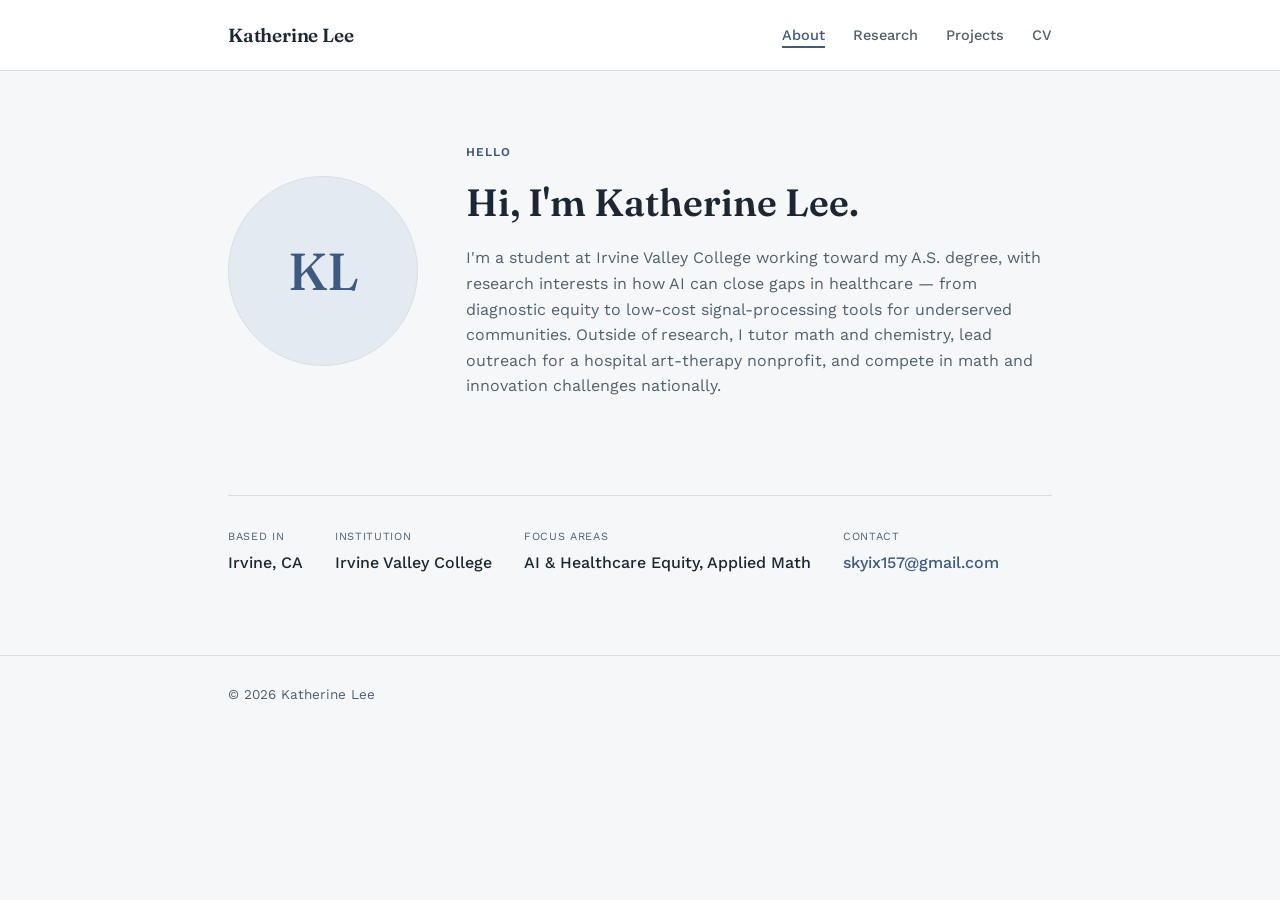
==== index.html @ b2a17361 "Add personal site (About, Research, Projects, CV) and custom domain Static site with steel-blue acad" ====
<!DOCTYPE html>
<html lang="en">
<head>
<meta charset="UTF-8">
<meta name="viewport" content="width=device-width, initial-scale=1.0">
<title>Katherine Lee</title>
<meta name="description" content="Katherine Lee — student researcher focused on AI and healthcare equity.">
<link rel="stylesheet" href="css/style.css">
</head>
<body>

<nav class="site-nav">
  <div class="wrap">
    <a class="brand" href="index.html">Katherine Lee</a>
    <ul class="nav-links">
      <li><a href="index.html" aria-current="page">About</a></li>
      <li><a href="research.html">Research</a></li>
      <li><a href="projects.html">Projects</a></li>
      <li><a href="cv.html">CV</a></li>
    </ul>
  </div>
</nav>

<section class="hero">
  <div class="wrap">
    <div class="avatar">
      <span class="initials">KL</span>
    </div>
    <div class="hero-text">
      <span class="eyebrow">Hello</span>
      <h1>Hi, I'm Katherine Lee.</h1>
      <p>
        I'm a student at Irvine Valley College working toward my A.S. degree, with research
        interests in how AI can close gaps in healthcare — from diagnostic equity to
        low-cost signal-processing tools for underserved communities. Outside of research,
        I tutor math and chemistry, lead outreach for a hospital art-therapy nonprofit,
        and compete in math and innovation challenges nationally.
      </p>
    </div>
  </div>
</section>

<div class="wrap facts-wrap">
  <dl class="facts">
    <div class="fact">
      <dt>Based in</dt>
      <dd>Irvine, CA</dd>
    </div>
    <div class="fact">
      <dt>Institution</dt>
      <dd>Irvine Valley College</dd>
    </div>
    <div class="fact">
      <dt>Focus areas</dt>
      <dd>AI &amp; Healthcare Equity, Applied Math</dd>
    </div>
    <div class="fact">
      <dt>Contact</dt>
      <dd><a href="mailto:skyix157@gmail.com" style="color: var(--accent);">skyix157@gmail.com</a></dd>
    </div>
  </dl>
</div>

<footer>
  <div class="wrap">&copy; 2026 Katherine Lee</div>
</footer>

</body>
</html>
---- css/style.css ----
@import url('https://fonts.googleapis.com/css2?family=Fraunces:opsz,wght@9..144,400;9..144,500;9..144,600&family=Work+Sans:wght@400;500;600&display=swap');

:root {
  --bg: #F5F7F9;
  --surface: #FFFFFF;
  --ink: #1C2733;
  --ink-soft: #51606C;
  --accent: #3D5A80;
  --accent-tint: #E4EAF1;
  --line: #D7DFE5;
}

* { box-sizing: border-box; }

html { scroll-behavior: smooth; }

body {
  margin: 0;
  background: var(--bg);
  color: var(--ink);
  font-family: 'Work Sans', system-ui, sans-serif;
  line-height: 1.6;
}

a { color: inherit; text-decoration: none; }

.wrap {
  max-width: 880px;
  margin: 0 auto;
  padding: 0 28px;
}

h1, h2, h3 {
  font-family: 'Fraunces', Georgia, serif;
  font-weight: 600;
  text-wrap: balance;
  margin: 0 0 12px;
}

/* Nav */
.site-nav {
  border-bottom: 1px solid var(--line);
  background: var(--surface);
}

.site-nav .wrap {
  display: flex;
  align-items: center;
  justify-content: space-between;
  padding-top: 20px;
  padding-bottom: 20px;
  flex-wrap: wrap;
  gap: 12px;
}

.brand {
  font-family: 'Fraunces', Georgia, serif;
  font-weight: 600;
  font-size: 19px;
  letter-spacing: -0.01em;
}

.nav-links {
  display: flex;
  gap: 28px;
  list-style: none;
  margin: 0;
  padding: 0;
  font-size: 14.5px;
  font-weight: 500;
}

.nav-links a {
  color: var(--ink-soft);
  padding-bottom: 2px;
  border-bottom: 2px solid transparent;
  transition: color 0.15s ease, border-color 0.15s ease;
}

.nav-links a:hover,
.nav-links a[aria-current="page"] {
  color: var(--accent);
  border-color: var(--accent);
}

/* Hero (About page) */
.hero {
  padding: 72px 0 56px;
}

.hero .wrap {
  display: flex;
  align-items: center;
  gap: 48px;
}

.avatar {
  width: 190px;
  height: 190px;
  border-radius: 50%;
  flex-shrink: 0;
  background: var(--accent-tint);
  border: 1px solid var(--line);
  display: flex;
  align-items: center;
  justify-content: center;
  overflow: hidden;
}

.avatar img { width: 100%; height: 100%; object-fit: cover; }

.avatar .initials {
  font-family: 'Fraunces', Georgia, serif;
  font-size: 52px;
  font-weight: 500;
  color: var(--accent);
}

.hero-text h1 { font-size: clamp(28px, 4vw, 38px); }

.eyebrow {
  text-transform: uppercase;
  letter-spacing: 0.08em;
  font-size: 12px;
  font-weight: 600;
  color: var(--accent);
  margin-bottom: 10px;
  display: block;
}

.hero-text p {
  color: var(--ink-soft);
  max-width: 60ch;
  margin: 0;
}

.facts {
  display: flex;
  gap: 32px;
  flex-wrap: wrap;
  padding: 32px 0 64px;
  border-top: 1px solid var(--line);
  margin-top: 8px;
}

.wrap.facts-wrap { padding-top: 32px; }

.fact dt {
  text-transform: uppercase;
  letter-spacing: 0.06em;
  font-size: 11px;
  color: var(--ink-soft);
  margin-bottom: 4px;
}

.fact dd { margin: 0; font-weight: 500; }

/* Page header (non-About pages) */
.page-header { padding: 56px 0 8px; }
.page-header p { color: var(--ink-soft); max-width: 60ch; }

/* Cards */
.entries {
  display: flex;
  flex-direction: column;
  gap: 18px;
  padding: 32px 0 72px;
}

.entry {
  background: var(--surface);
  border: 1px solid var(--line);
  border-radius: 8px;
  padding: 24px 26px;
}

.entry h3 { font-size: 18px; margin-bottom: 6px; }

.entry .tag {
  display: block;
  font-size: 13px;
  font-weight: 500;
  color: var(--accent);
  margin-bottom: 10px;
}

.entry p { margin: 0; color: var(--ink-soft); }

/* CV page */
.cv-download {
  display: inline-flex;
  align-items: center;
  gap: 8px;
  background: var(--accent);
  color: #fff;
  padding: 11px 20px;
  border-radius: 6px;
  font-weight: 500;
  font-size: 14.5px;
  margin: 20px 0 8px;
}

.cv-download:hover { background: #2f4863; }

.cv-section { padding: 0 0 40px; }
.cv-section h2 { font-size: 20px; padding-top: 32px; border-top: 1px solid var(--line); }
.cv-section:first-of-type h2 { border-top: none; }

.cv-item { margin-bottom: 16px; }
.cv-item .line1 { display: flex; justify-content: space-between; gap: 12px; flex-wrap: wrap; font-weight: 500; }
.cv-item .when { color: var(--ink-soft); font-weight: 400; font-size: 13.5px; white-space: nowrap; }
.cv-item .sub { color: var(--ink-soft); font-size: 14px; margin-top: 2px; }

.award-list { list-style: none; margin: 0; padding: 0; display: grid; gap: 10px; }
.award-list li { padding-left: 18px; position: relative; color: var(--ink-soft); }
.award-list li::before {
  content: "";
  position: absolute;
  left: 0;
  top: 9px;
  width: 5px;
  height: 5px;
  border-radius: 50%;
  background: var(--accent);
}
.award-list strong { color: var(--ink); font-weight: 500; }

/* Footer */
footer {
  border-top: 1px solid var(--line);
  padding: 28px 0 44px;
  color: var(--ink-soft);
  font-size: 13.5px;
}

footer a { color: var(--accent); }

@media (max-width: 640px) {
  .hero .wrap { flex-direction: column; text-align: center; gap: 24px; }
  .hero-text p { max-width: none; }
  .facts { justify-content: center; text-align: center; }
  .cv-item .line1 { flex-direction: column; gap: 2px; }
}
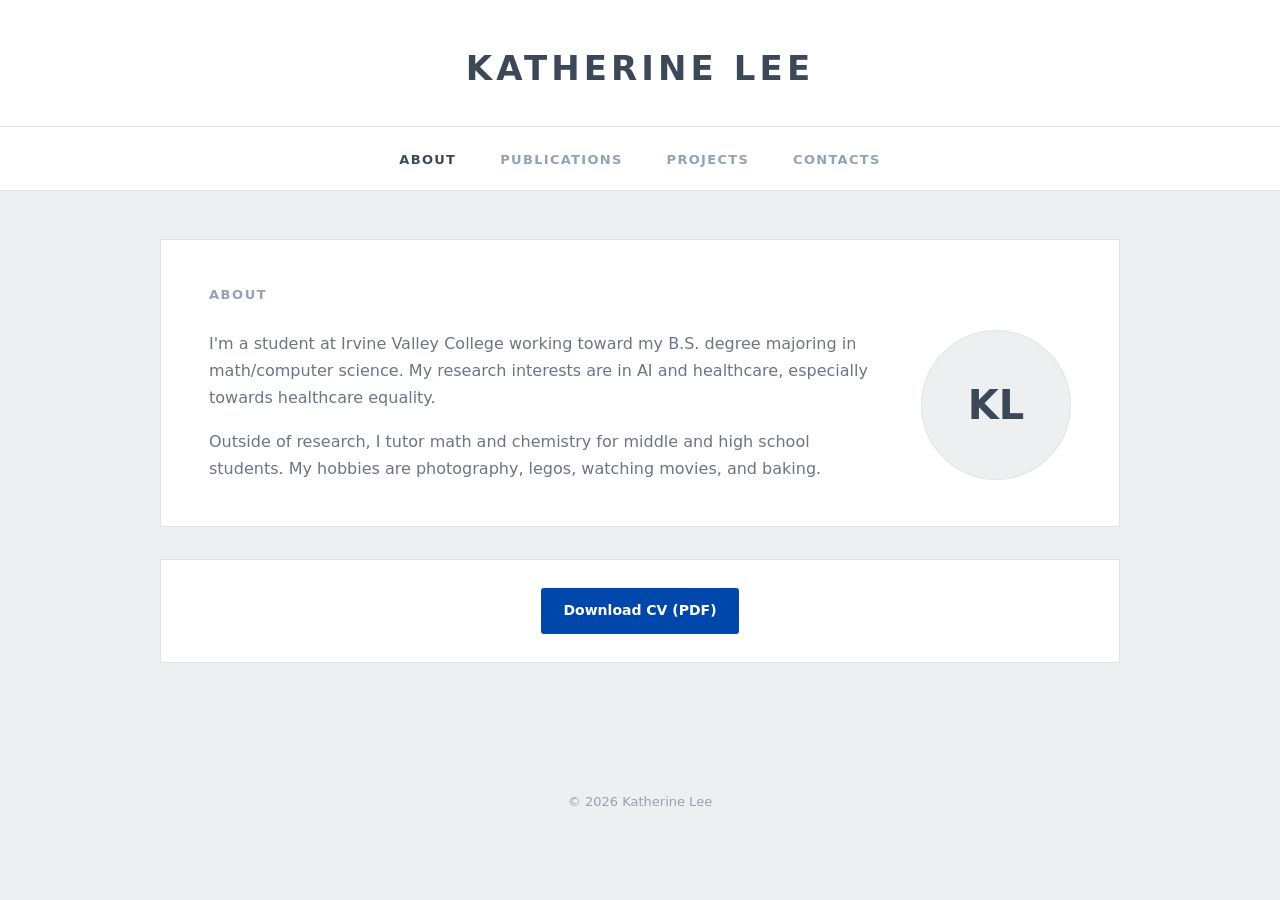
==== commit 5e5fa50a: "Redesign site with academic reference layout and Contacts page Rebuild as About / Publications / Pro" ====
--- a/index.html
+++ b/index.html
@@ -9,61 +9,48 @@
 </head>
 <body>
 
+<header class="site-header">
+  <h1 class="name">KATHERINE LEE</h1>
+</header>
+
 <nav class="site-nav">
-  <div class="wrap">
-    <a class="brand" href="index.html">Katherine Lee</a>
-    <ul class="nav-links">
-      <li><a href="index.html" aria-current="page">About</a></li>
-      <li><a href="research.html">Research</a></li>
-      <li><a href="projects.html">Projects</a></li>
-      <li><a href="cv.html">CV</a></li>
-    </ul>
-  </div>
+  <ul class="nav-links">
+    <li><a href="index.html" aria-current="page">About</a></li>
+    <li><a href="publications.html">Publications</a></li>
+    <li><a href="projects.html">Projects</a></li>
+    <li><a href="contacts.html">Contacts</a></li>
+  </ul>
 </nav>
 
-<section class="hero">
-  <div class="wrap">
-    <div class="avatar">
-      <span class="initials">KL</span>
+<div class="page-body">
+
+  <section class="card">
+    <h2>About</h2>
+    <div class="about-layout">
+      <div class="about-text">
+        <p>
+          I'm a student at Irvine Valley College working toward my B.S. degree majoring
+          in math/computer science. My research interests are in AI and healthcare,
+          especially towards healthcare equality.
+        </p>
+        <p>
+          Outside of research, I tutor math and chemistry for middle and high school
+          students. My hobbies are photography, legos, watching movies, and baking.
+        </p>
+      </div>
+      <div class="avatar">
+        <span class="initials">KL</span>
+      </div>
     </div>
-    <div class="hero-text">
-      <span class="eyebrow">Hello</span>
-      <h1>Hi, I'm Katherine Lee.</h1>
-      <p>
-        I'm a student at Irvine Valley College working toward my A.S. degree, with research
-        interests in how AI can close gaps in healthcare — from diagnostic equity to
-        low-cost signal-processing tools for underserved communities. Outside of research,
-        I tutor math and chemistry, lead outreach for a hospital art-therapy nonprofit,
-        and compete in math and innovation challenges nationally.
-      </p>
-    </div>
-  </div>
-</section>
+  </section>
 
-<div class="wrap facts-wrap">
-  <dl class="facts">
-    <div class="fact">
-      <dt>Based in</dt>
-      <dd>Irvine, CA</dd>
-    </div>
-    <div class="fact">
-      <dt>Institution</dt>
-      <dd>Irvine Valley College</dd>
-    </div>
-    <div class="fact">
-      <dt>Focus areas</dt>
-      <dd>AI &amp; Healthcare Equity, Applied Math</dd>
-    </div>
-    <div class="fact">
-      <dt>Contact</dt>
-      <dd><a href="mailto:skyix157@gmail.com" style="color: var(--accent);">skyix157@gmail.com</a></dd>
-    </div>
-  </dl>
+  <section class="card cv-box">
+    <a class="cv-download" href="assets/Katherine-Lee-Resume.pdf" download>Download CV (PDF)</a>
+  </section>
+
 </div>
 
-<footer>
-  <div class="wrap">&copy; 2026 Katherine Lee</div>
-</footer>
+<footer>&copy; 2026 Katherine Lee</footer>
 
 </body>
 </html>
--- a/css/style.css
+++ b/css/style.css
@@ -1,13 +1,11 @@
-@import url('https://fonts.googleapis.com/css2?family=Fraunces:opsz,wght@9..144,400;9..144,500;9..144,600&family=Work+Sans:wght@400;500;600&display=swap');
-
 :root {
-  --bg: #F5F7F9;
-  --surface: #FFFFFF;
-  --ink: #1C2733;
-  --ink-soft: #51606C;
-  --accent: #3D5A80;
-  --accent-tint: #E4EAF1;
-  --line: #D7DFE5;
+  --page-bg: #EDEFF1;
+  --card-bg: #FFFFFF;
+  --ink: #3C4858;
+  --ink-soft: #6B7684;
+  --muted: #93A2B4;
+  --accent: #0047AB;
+  --line: #DFE3E7;
 }
 
 * { box-sizing: border-box; }
@@ -16,90 +14,107 @@
 
 body {
   margin: 0;
-  background: var(--bg);
-  color: var(--ink);
-  font-family: 'Work Sans', system-ui, sans-serif;
-  line-height: 1.6;
+  background: var(--page-bg);
+  color: var(--ink-soft);
+  font-family: -apple-system, system-ui, "Segoe UI", Arial, sans-serif;
+  line-height: 1.7;
 }
 
-a { color: inherit; text-decoration: none; }
+a { color: var(--accent); text-decoration: none; }
+a:hover { text-decoration: underline; }
 
 .wrap {
-  max-width: 880px;
+  max-width: 960px;
   margin: 0 auto;
-  padding: 0 28px;
+  padding: 0 24px;
 }
 
 h1, h2, h3 {
-  font-family: 'Fraunces', Georgia, serif;
+  color: var(--ink);
   font-weight: 600;
-  text-wrap: balance;
   margin: 0 0 12px;
+}
+
+/* Header */
+.site-header {
+  background: var(--card-bg);
+  text-align: center;
+  padding: 40px 24px 28px;
+  border-bottom: 1px solid var(--line);
+}
+
+.site-header .name {
+  margin: 0;
+  font-size: 34px;
+  font-weight: 600;
+  letter-spacing: 0.12em;
+  color: var(--ink);
 }
 
 /* Nav */
 .site-nav {
+  background: var(--card-bg);
   border-bottom: 1px solid var(--line);
-  background: var(--surface);
-}
-
-.site-nav .wrap {
-  display: flex;
-  align-items: center;
-  justify-content: space-between;
-  padding-top: 20px;
-  padding-bottom: 20px;
-  flex-wrap: wrap;
-  gap: 12px;
-}
-
-.brand {
-  font-family: 'Fraunces', Georgia, serif;
-  font-weight: 600;
-  font-size: 19px;
-  letter-spacing: -0.01em;
 }
 
 .nav-links {
   display: flex;
-  gap: 28px;
+  justify-content: center;
+  gap: 44px;
   list-style: none;
   margin: 0;
-  padding: 0;
-  font-size: 14.5px;
-  font-weight: 500;
+  padding: 18px 24px;
+  flex-wrap: wrap;
 }
 
 .nav-links a {
-  color: var(--ink-soft);
-  padding-bottom: 2px;
-  border-bottom: 2px solid transparent;
-  transition: color 0.15s ease, border-color 0.15s ease;
+  color: var(--muted);
+  font-size: 13px;
+  font-weight: 600;
+  letter-spacing: 0.1em;
+  text-transform: uppercase;
 }
 
-.nav-links a:hover,
-.nav-links a[aria-current="page"] {
-  color: var(--accent);
-  border-color: var(--accent);
+.nav-links a:hover { text-decoration: none; color: var(--ink); }
+
+.nav-links a[aria-current="page"] { color: var(--ink); }
+
+/* Page body */
+.page-body { padding: 48px 24px 72px; }
+
+.card {
+  background: var(--card-bg);
+  max-width: 960px;
+  margin: 0 auto 32px;
+  padding: 44px 48px;
+  border: 1px solid var(--line);
 }
 
-/* Hero (About page) */
-.hero {
-  padding: 72px 0 56px;
+.card h2 {
+  font-size: 13px;
+  letter-spacing: 0.12em;
+  text-transform: uppercase;
+  color: var(--muted);
+  margin-bottom: 24px;
 }
 
-.hero .wrap {
+/* About */
+.about-layout {
   display: flex;
-  align-items: center;
-  gap: 48px;
+  gap: 40px;
+  align-items: flex-start;
 }
 
+.about-layout .about-text { flex: 1; min-width: 0; }
+.about-layout .about-text p { margin: 0 0 16px; }
+.about-layout .about-text p:last-child { margin-bottom: 0; }
+
 .avatar {
-  width: 190px;
-  height: 190px;
+  width: 150px;
+  height: 150px;
   border-radius: 50%;
   flex-shrink: 0;
-  background: var(--accent-tint);
+  background: var(--page-bg);
   border: 1px solid var(--line);
   display: flex;
   align-items: center;
@@ -110,134 +125,59 @@
 .avatar img { width: 100%; height: 100%; object-fit: cover; }
 
 .avatar .initials {
-  font-family: 'Fraunces', Georgia, serif;
-  font-size: 52px;
-  font-weight: 500;
-  color: var(--accent);
+  font-size: 40px;
+  font-weight: 600;
+  color: var(--ink);
 }
 
-.hero-text h1 { font-size: clamp(28px, 4vw, 38px); }
+/* Publications */
+.pub-list { list-style: none; margin: 0; padding: 0; }
 
-.eyebrow {
-  text-transform: uppercase;
-  letter-spacing: 0.08em;
-  font-size: 12px;
-  font-weight: 600;
-  color: var(--accent);
-  margin-bottom: 10px;
-  display: block;
-}
+.pub-list li { padding: 18px 0; border-top: 1px solid var(--line); }
+.pub-list li:first-child { border-top: none; padding-top: 0; }
 
-.hero-text p {
-  color: var(--ink-soft);
-  max-width: 60ch;
-  margin: 0;
-}
+.pub-list .pub-title { font-size: 16px; font-weight: 600; color: var(--ink); margin: 0; }
+.pub-list .pub-meta { display: block; font-size: 13.5px; color: var(--ink-soft); margin-top: 4px; }
+.pub-list .pub-date { display: block; font-size: 13.5px; color: var(--ink-soft); margin-top: 2px; }
+.pub-list .pub-link { display: inline-block; font-size: 13.5px; font-weight: 600; margin-top: 8px; }
 
-.facts {
-  display: flex;
-  gap: 32px;
-  flex-wrap: wrap;
-  padding: 32px 0 64px;
-  border-top: 1px solid var(--line);
-  margin-top: 8px;
-}
+/* Projects (empty state) */
+.empty-note { color: var(--muted); font-style: italic; margin: 0; }
 
-.wrap.facts-wrap { padding-top: 32px; }
-
-.fact dt {
-  text-transform: uppercase;
-  letter-spacing: 0.06em;
-  font-size: 11px;
-  color: var(--ink-soft);
-  margin-bottom: 4px;
-}
-
-.fact dd { margin: 0; font-weight: 500; }
-
-/* Page header (non-About pages) */
-.page-header { padding: 56px 0 8px; }
-.page-header p { color: var(--ink-soft); max-width: 60ch; }
-
-/* Cards */
-.entries {
-  display: flex;
-  flex-direction: column;
-  gap: 18px;
-  padding: 32px 0 72px;
-}
-
-.entry {
-  background: var(--surface);
-  border: 1px solid var(--line);
-  border-radius: 8px;
-  padding: 24px 26px;
-}
-
-.entry h3 { font-size: 18px; margin-bottom: 6px; }
-
-.entry .tag {
-  display: block;
-  font-size: 13px;
-  font-weight: 500;
-  color: var(--accent);
-  margin-bottom: 10px;
-}
-
-.entry p { margin: 0; color: var(--ink-soft); }
-
-/* CV page */
+/* CV */
 .cv-download {
   display: inline-flex;
   align-items: center;
   gap: 8px;
   background: var(--accent);
   color: #fff;
-  padding: 11px 20px;
-  border-radius: 6px;
-  font-weight: 500;
-  font-size: 14.5px;
-  margin: 20px 0 8px;
+  padding: 11px 22px;
+  font-weight: 600;
+  font-size: 14px;
+  border-radius: 3px;
 }
 
-.cv-download:hover { background: #2f4863; }
+.cv-download:hover { background: #003580; text-decoration: none; }
 
-.cv-section { padding: 0 0 40px; }
-.cv-section h2 { font-size: 20px; padding-top: 32px; border-top: 1px solid var(--line); }
-.cv-section:first-of-type h2 { border-top: none; }
+.cv-box { padding: 28px 48px; text-align: center; }
 
-.cv-item { margin-bottom: 16px; }
-.cv-item .line1 { display: flex; justify-content: space-between; gap: 12px; flex-wrap: wrap; font-weight: 500; }
-.cv-item .when { color: var(--ink-soft); font-weight: 400; font-size: 13.5px; white-space: nowrap; }
-.cv-item .sub { color: var(--ink-soft); font-size: 14px; margin-top: 2px; }
-
-.award-list { list-style: none; margin: 0; padding: 0; display: grid; gap: 10px; }
-.award-list li { padding-left: 18px; position: relative; color: var(--ink-soft); }
-.award-list li::before {
-  content: "";
-  position: absolute;
-  left: 0;
-  top: 9px;
-  width: 5px;
-  height: 5px;
-  border-radius: 50%;
-  background: var(--accent);
-}
-.award-list strong { color: var(--ink); font-weight: 500; }
+.contact-list { list-style: none; margin: 0; padding: 0; }
+.contact-list li { padding: 10px 0; border-top: 1px solid var(--line); font-size: 14.5px; }
+.contact-list li:first-child { border-top: none; }
+.contact-list strong { color: var(--ink); font-weight: 600; margin-right: 6px; }
+.contact-list a { font-weight: 600; }
 
 /* Footer */
 footer {
-  border-top: 1px solid var(--line);
-  padding: 28px 0 44px;
-  color: var(--ink-soft);
-  font-size: 13.5px;
+  text-align: center;
+  padding: 24px;
+  color: var(--muted);
+  font-size: 13px;
 }
 
-footer a { color: var(--accent); }
-
 @media (max-width: 640px) {
-  .hero .wrap { flex-direction: column; text-align: center; gap: 24px; }
-  .hero-text p { max-width: none; }
-  .facts { justify-content: center; text-align: center; }
-  .cv-item .line1 { flex-direction: column; gap: 2px; }
+  .card { padding: 32px 24px; }
+  .about-layout { flex-direction: column-reverse; text-align: center; }
+  .about-layout .avatar { margin: 0 auto; }
+  .nav-links { gap: 20px 28px; }
 }
